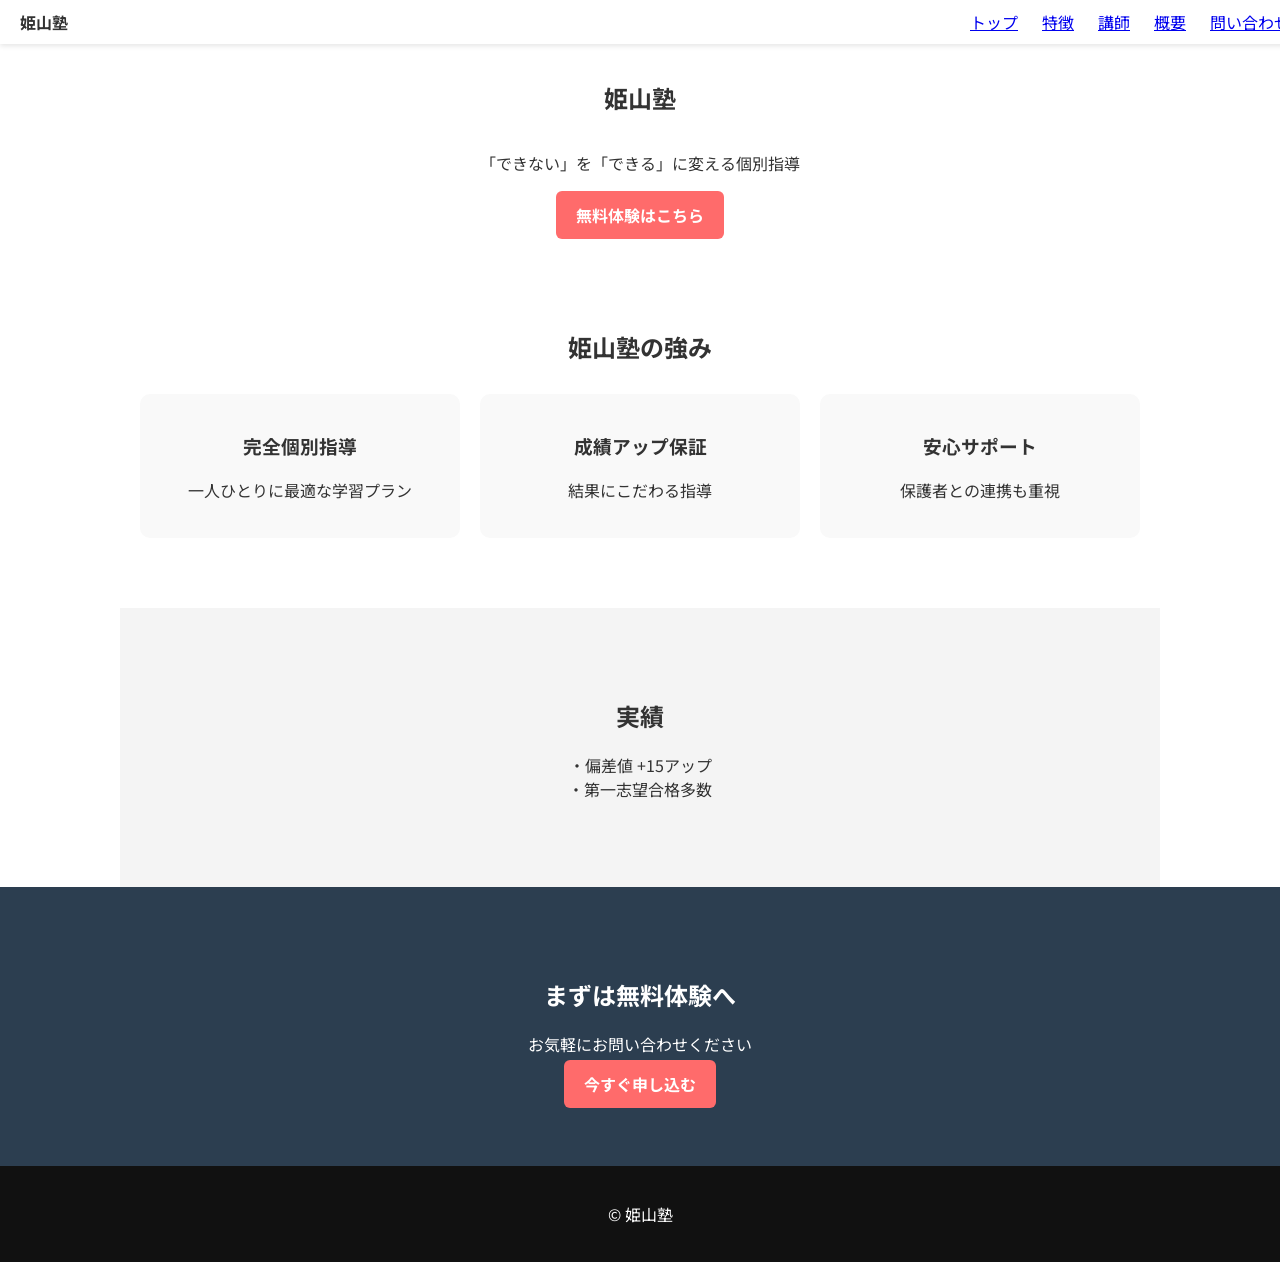
==== index.html @ e6e0ebe7 "Update index.html" ====
<!DOCTYPE html>
<html lang="ja">
<head>
<meta charset="UTF-8">
<meta name="viewport" content="width=device-width, initial-scale=1.0">
<title>姫山塾</title>

<link href="https://fonts.googleapis.com/css2?family=Noto+Sans+JP:wght@400;700&display=swap" rel="stylesheet">

<style>
body {
  margin: 0;
  font-family: 'Noto Sans JP', sans-serif;
  color: #333;
  padding-top: 60px;
}

/* ナビ */
nav {
  position: fixed;
  top: 0;
  width: 100%;
  background: white;
  padding: 10px 20px;
  box-shadow: 0 2px 5px rgba(0,0,0,0.1);
  z-index: 1000;
  display: flex;
  justify-content: space-between;
  align-items: center;
}

.btn {
  background: #ff6b6b;
  color: white;
  padding: 12px 20px;
  text-decoration: none;
  border-radius: 6px;
  font-weight: bold;
}

.section {
  padding: 70px 20px;
  max-width: 1000px;
  margin: auto;
  text-align: center;
}

header {
  min-height: 80vh;
  display: flex;
  flex-direction: column;
  justify-content: center;
  align-items: center;
}
.features {
  display: flex;
  gap: 20px;
  flex-wrap: wrap;
  margin-top: 30px;
}

.card {
  flex: 1;
  min-width: 250px;
  background: #f9f9f9;
  padding: 20px;
  border-radius: 10px;
}
.hero {
  text-align: center;
  display: flex;
  flex-direction: column;
  align-items: center;
  justify-content: center;
}
.cta {
  background: #2c3e50;
  color: white;
  text-align: center;
  padding: 70px 20px;
}

footer {
  text-align: center;
  padding: 20px;
  background: #111;
  color: white;
}
</style>
</head>

<body>

<!-- ナビ -->
<nav>
  <div style="font-weight:bold;">姫山塾</div>

  <div>
    <a href="index.html" style="margin:0 10px;">トップ</a>
    <a href="features.html" style="margin:0 10px;">特徴</a>
    <a href="teacher.html" style="margin:0 10px;">講師</a>
    <a href="about.html" style="margin:0 10px;">概要</a>
    <a href="contact.html" style="margin:0 10px;">問い合わせ</a>
  </div>
</nav>

<!-- ヒーロー -->
<section class="hero">
  <h1>姫山塾</h1>
  <p>「できない」を「できる」に変える個別指導</p>
  <a href="contact.html" class="btn">無料体験はこちら</a>
</section>

<!-- 強み -->
<section class="section">
  <h2>姫山塾の強み</h2>

  <div class="features">
    <div class="card">
      <h3>完全個別指導</h3>
      <p>一人ひとりに最適な学習プラン</p>
    </div>

    <div class="card">
      <h3>成績アップ保証</h3>
      <p>結果にこだわる指導</p>
    </div>

    <div class="card">
      <h3>安心サポート</h3>
      <p>保護者との連携も重視</p>
    </div>
  </div>
</section>

<!-- 実績 -->
<section class="section" style="background:#f4f4f4;">
  <h2>実績</h2>
  <p>
    ・偏差値 +15アップ<br>
    ・第一志望合格多数
  </p>
</section>

<!-- CTA -->
<section class="cta">
  <h2>まずは無料体験へ</h2>
  <p>お気軽にお問い合わせください</p>
  <a href="contact.html" class="btn">今すぐ申し込む</a>
</section>

<footer>
  <p>© 姫山塾</p>
</footer>

</body>
</html>
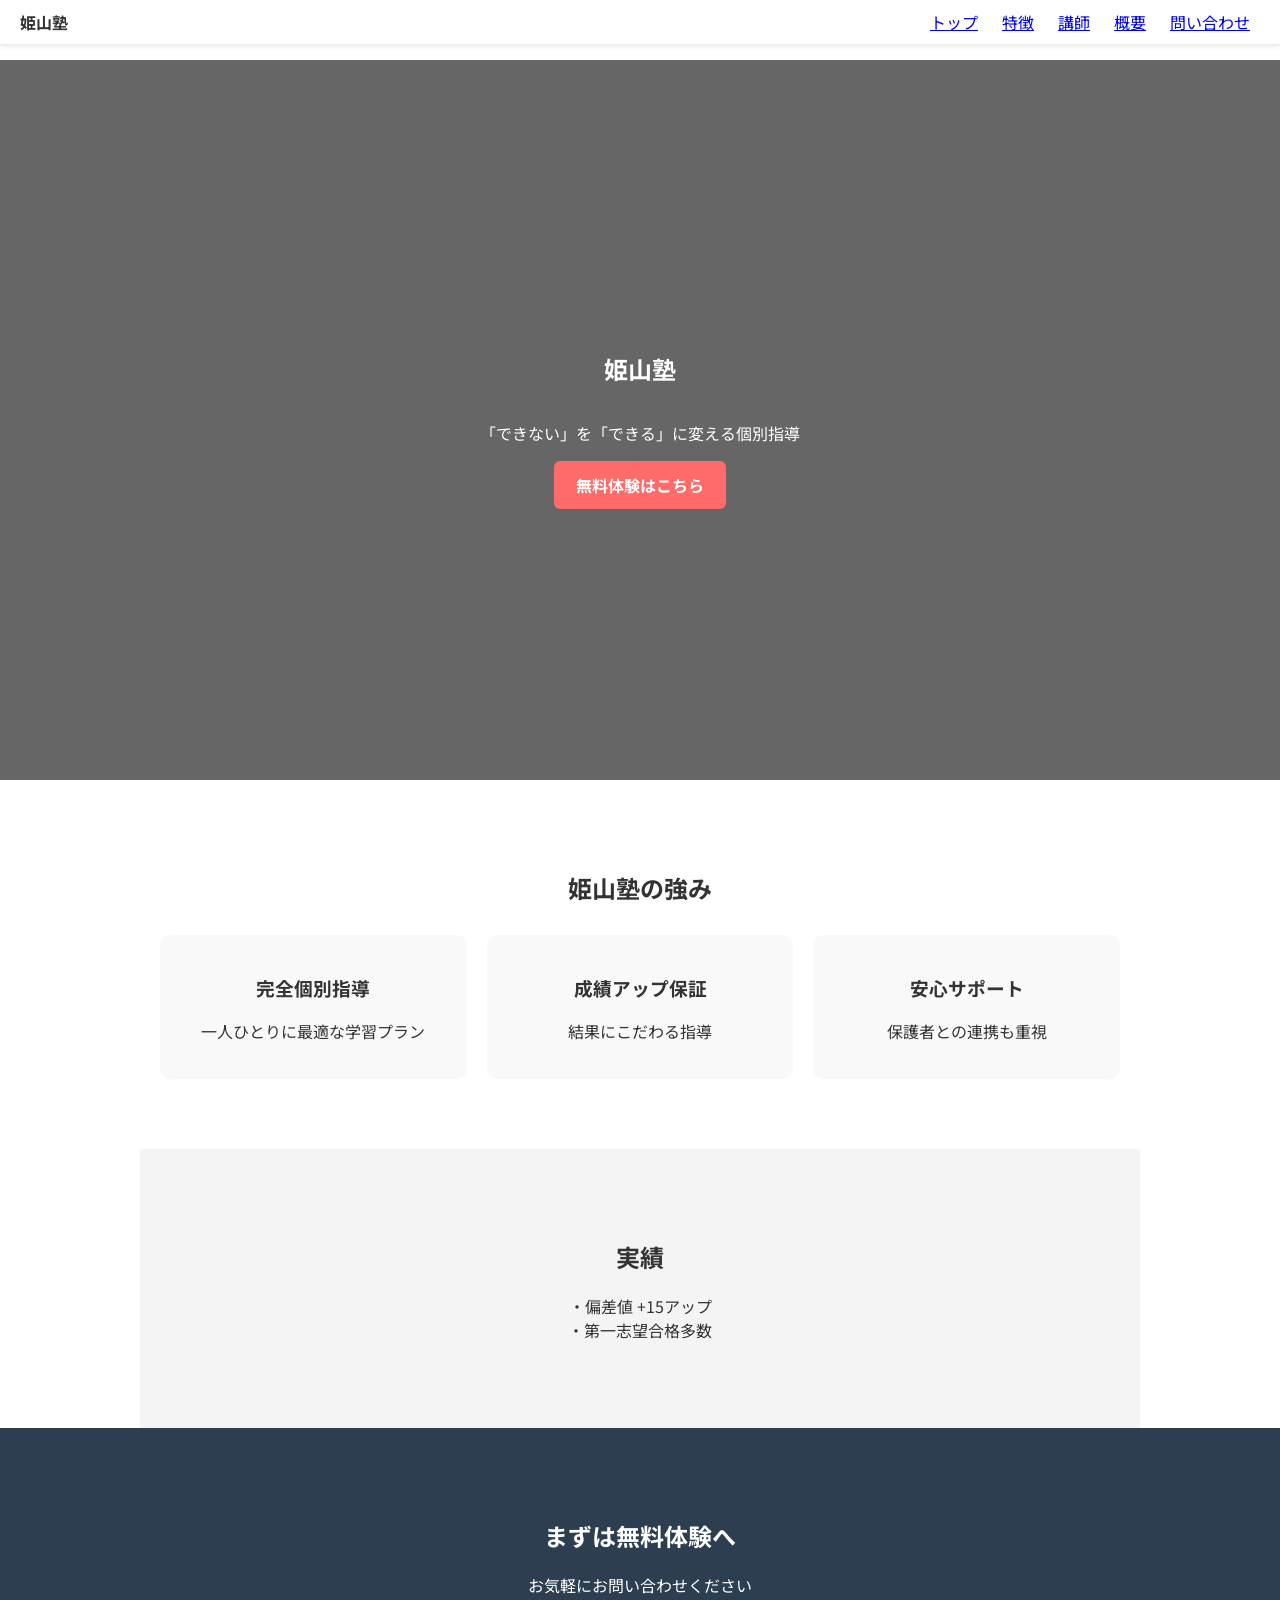
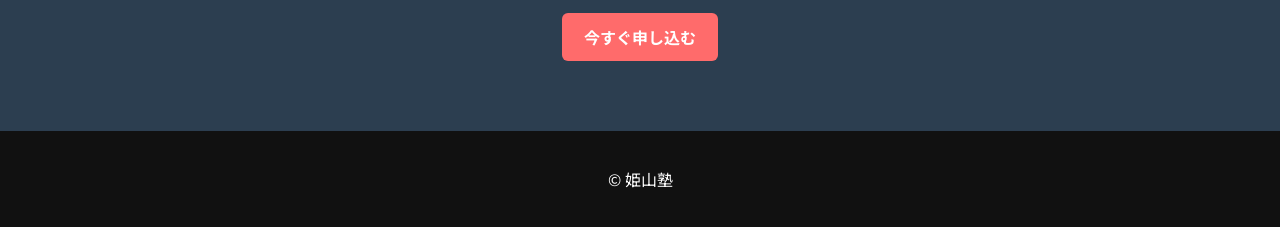
==== commit 52343a19: "Update index.html" ====
--- a/index.html
+++ b/index.html
@@ -8,14 +8,21 @@
 <link href="https://fonts.googleapis.com/css2?family=Noto+Sans+JP:wght@400;700&display=swap" rel="stylesheet">
 
 <style>
+
+/* ===== リセット＆安定化 ===== */
+* {
+  box-sizing: border-box;
+}
+
 body {
   margin: 0;
   font-family: 'Noto Sans JP', sans-serif;
   color: #333;
   padding-top: 60px;
+  overflow-x: hidden;
 }
 
-/* ナビ */
+/* ===== ナビ ===== */
 nav {
   position: fixed;
   top: 0;
@@ -29,15 +36,35 @@
   align-items: center;
 }
 
+/* ===== ボタン ===== */
 .btn {
   background: #ff6b6b;
   color: white;
-  padding: 12px 20px;
+  padding: 12px 22px;
   text-decoration: none;
   border-radius: 6px;
   font-weight: bold;
+  display: inline-block;
 }
 
+/* ===== hero（ここが重要修正ポイント）===== */
+.hero {
+  width: 100%;
+  min-height: 80vh;
+  display: flex;
+  flex-direction: column;
+  justify-content: center;
+  align-items: center;
+  text-align: center;
+  padding: 0 20px;
+  background: linear-gradient(rgba(0,0,0,0.6), rgba(0,0,0,0.6)),
+  url("https://images.unsplash.com/photo-1584697964350-3e14c2b5a8e1");
+  background-size: cover;
+  background-position: center;
+  color: white;
+}
+
+/* ===== セクション ===== */
 .section {
   padding: 70px 20px;
   max-width: 1000px;
@@ -45,18 +72,13 @@
   text-align: center;
 }
 
-header {
-  min-height: 80vh;
-  display: flex;
-  flex-direction: column;
-  justify-content: center;
-  align-items: center;
-}
+/* ===== 特徴カード ===== */
 .features {
   display: flex;
   gap: 20px;
   flex-wrap: wrap;
   margin-top: 30px;
+  justify-content: center;
 }
 
 .card {
@@ -66,13 +88,8 @@
   padding: 20px;
   border-radius: 10px;
 }
-.hero {
-  text-align: center;
-  display: flex;
-  flex-direction: column;
-  align-items: center;
-  justify-content: center;
-}
+
+/* ===== CTA ===== */
 .cta {
   background: #2c3e50;
   color: white;
@@ -80,12 +97,26 @@
   padding: 70px 20px;
 }
 
+/* ===== フッター ===== */
 footer {
   text-align: center;
   padding: 20px;
   background: #111;
   color: white;
 }
+
+/* ===== スマホ対応 ===== */
+@media (max-width: 768px) {
+  nav {
+    flex-direction: column;
+    gap: 10px;
+  }
+
+  .features {
+    flex-direction: column;
+  }
+}
+
 </style>
 </head>
 
@@ -104,7 +135,7 @@
   </div>
 </nav>
 
-<!-- ヒーロー -->
+<!-- hero -->
 <section class="hero">
   <h1>姫山塾</h1>
   <p>「できない」を「できる」に変える個別指導</p>
@@ -149,6 +180,7 @@
   <a href="contact.html" class="btn">今すぐ申し込む</a>
 </section>
 
+<!-- フッター -->
 <footer>
   <p>© 姫山塾</p>
 </footer>
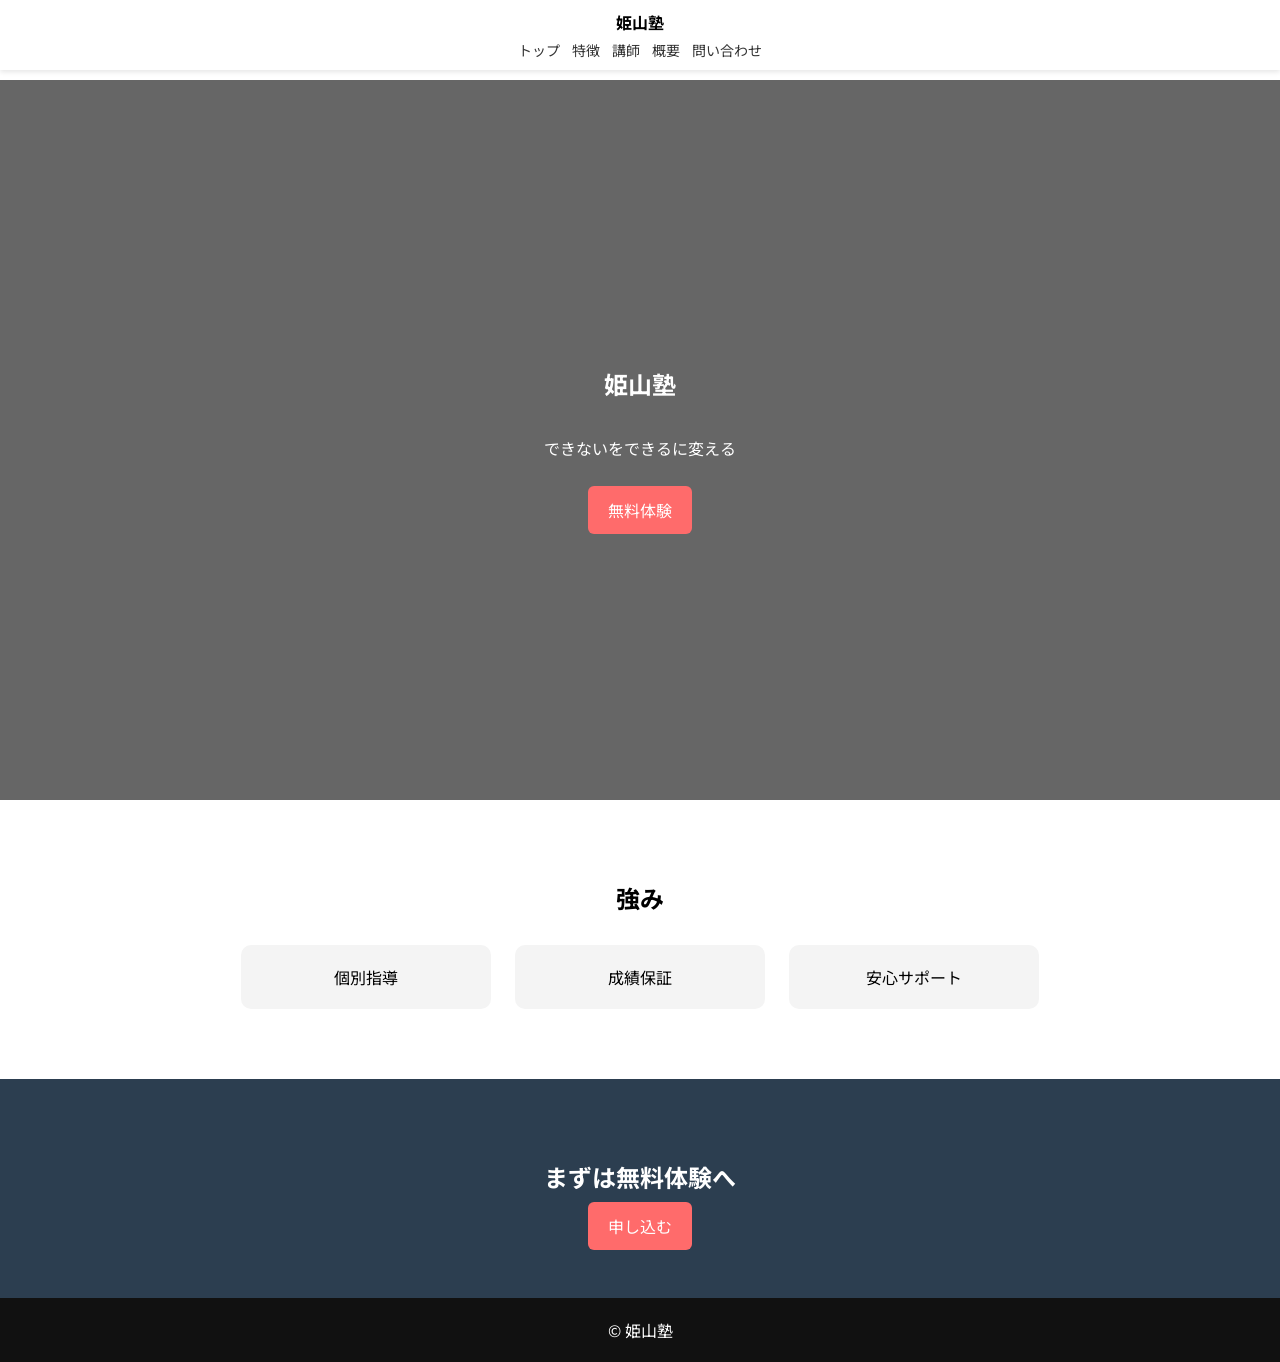
==== commit fe180d73: "Update index.html" ====
--- a/index.html
+++ b/index.html
@@ -8,182 +8,129 @@
 <link href="https://fonts.googleapis.com/css2?family=Noto+Sans+JP:wght@400;700&display=swap" rel="stylesheet">
 
 <style>
-
-/* ===== リセット＆安定化 ===== */
-* {
-  box-sizing: border-box;
-}
+* { box-sizing: border-box; }
 
 body {
   margin: 0;
   font-family: 'Noto Sans JP', sans-serif;
-  color: #333;
-  padding-top: 60px;
+  padding-top: 80px;
   overflow-x: hidden;
 }
 
-/* ===== ナビ ===== */
+/* ナビ */
 nav {
   position: fixed;
   top: 0;
   width: 100%;
   background: white;
-  padding: 10px 20px;
+  padding: 10px;
   box-shadow: 0 2px 5px rgba(0,0,0,0.1);
   z-index: 1000;
-  display: flex;
-  justify-content: space-between;
-  align-items: center;
+  text-align: center;
 }
 
-/* ===== ボタン ===== */
-.btn {
-  background: #ff6b6b;
-  color: white;
-  padding: 12px 22px;
-  text-decoration: none;
-  border-radius: 6px;
-  font-weight: bold;
-  display: inline-block;
+.logo { font-weight: bold; margin-bottom: 6px; }
+
+.menu {
+  display: flex;
+  justify-content: center;
+  gap: 12px;
+  flex-wrap: wrap;
 }
 
-/* ===== hero（ここが重要修正ポイント）===== */
+.menu a {
+  text-decoration: none;
+  color: #333;
+  font-size: 14px;
+}
+
+/* hero */
 .hero {
-  width: 100%;
   min-height: 80vh;
   display: flex;
   flex-direction: column;
   justify-content: center;
   align-items: center;
   text-align: center;
-  padding: 0 20px;
-  background: linear-gradient(rgba(0,0,0,0.6), rgba(0,0,0,0.6)),
+  color: white;
+  background: linear-gradient(rgba(0,0,0,0.6),rgba(0,0,0,0.6)),
   url("https://images.unsplash.com/photo-1584697964350-3e14c2b5a8e1");
   background-size: cover;
-  background-position: center;
-  color: white;
 }
 
-/* ===== セクション ===== */
+.btn {
+  background: #ff6b6b;
+  color: white;
+  padding: 12px 20px;
+  border-radius: 6px;
+  text-decoration: none;
+  margin-top: 10px;
+}
+
+/* section */
 .section {
-  padding: 70px 20px;
-  max-width: 1000px;
-  margin: auto;
+  padding: 60px 20px;
   text-align: center;
 }
 
-/* ===== 特徴カード ===== */
-.features {
-  display: flex;
-  gap: 20px;
-  flex-wrap: wrap;
-  margin-top: 30px;
-  justify-content: center;
+.card {
+  background: #f4f4f4;
+  padding: 20px;
+  border-radius: 10px;
+  margin: 10px;
+  display: inline-block;
+  width: 250px;
 }
 
-.card {
-  flex: 1;
-  min-width: 250px;
-  background: #f9f9f9;
-  padding: 20px;
-  border-radius: 10px;
-}
-
-/* ===== CTA ===== */
 .cta {
   background: #2c3e50;
   color: white;
+  padding: 60px 20px;
   text-align: center;
-  padding: 70px 20px;
 }
 
-/* ===== フッター ===== */
 footer {
   text-align: center;
   padding: 20px;
   background: #111;
   color: white;
 }
-
-/* ===== スマホ対応 ===== */
-@media (max-width: 768px) {
-  nav {
-    flex-direction: column;
-    gap: 10px;
-  }
-
-  .features {
-    flex-direction: column;
-  }
-}
-
 </style>
 </head>
 
 <body>
 
-<!-- ナビ -->
 <nav>
-  <div style="font-weight:bold;">姫山塾</div>
-
-  <div>
-    <a href="index.html" style="margin:0 10px;">トップ</a>
-    <a href="features.html" style="margin:0 10px;">特徴</a>
-    <a href="teacher.html" style="margin:0 10px;">講師</a>
-    <a href="about.html" style="margin:0 10px;">概要</a>
-    <a href="contact.html" style="margin:0 10px;">問い合わせ</a>
+  <div class="logo">姫山塾</div>
+  <div class="menu">
+    <a href="index.html">トップ</a>
+    <a href="features.html">特徴</a>
+    <a href="teacher.html">講師</a>
+    <a href="about.html">概要</a>
+    <a href="contact.html">問い合わせ</a>
   </div>
 </nav>
 
-<!-- hero -->
 <section class="hero">
   <h1>姫山塾</h1>
-  <p>「できない」を「できる」に変える個別指導</p>
-  <a href="contact.html" class="btn">無料体験はこちら</a>
+  <p>できないをできるに変える</p>
+  <a href="contact.html" class="btn">無料体験</a>
 </section>
 
-<!-- 強み -->
 <section class="section">
-  <h2>姫山塾の強み</h2>
+  <h2>強み</h2>
 
-  <div class="features">
-    <div class="card">
-      <h3>完全個別指導</h3>
-      <p>一人ひとりに最適な学習プラン</p>
-    </div>
-
-    <div class="card">
-      <h3>成績アップ保証</h3>
-      <p>結果にこだわる指導</p>
-    </div>
-
-    <div class="card">
-      <h3>安心サポート</h3>
-      <p>保護者との連携も重視</p>
-    </div>
-  </div>
+  <div class="card">個別指導</div>
+  <div class="card">成績保証</div>
+  <div class="card">安心サポート</div>
 </section>
 
-<!-- 実績 -->
-<section class="section" style="background:#f4f4f4;">
-  <h2>実績</h2>
-  <p>
-    ・偏差値 +15アップ<br>
-    ・第一志望合格多数
-  </p>
+<section class="cta">
+  <h2>まずは無料体験へ</h2>
+  <a href="contact.html" class="btn">申し込む</a>
 </section>
 
-<!-- CTA -->
-<section class="cta">
-  <h2>まずは無料体験へ</h2>
-  <p>お気軽にお問い合わせください</p>
-  <a href="contact.html" class="btn">今すぐ申し込む</a>
-</section>
-
-<!-- フッター -->
-<footer>
-  <p>© 姫山塾</p>
-</footer>
+<footer>© 姫山塾</footer>
 
 </body>
 </html>
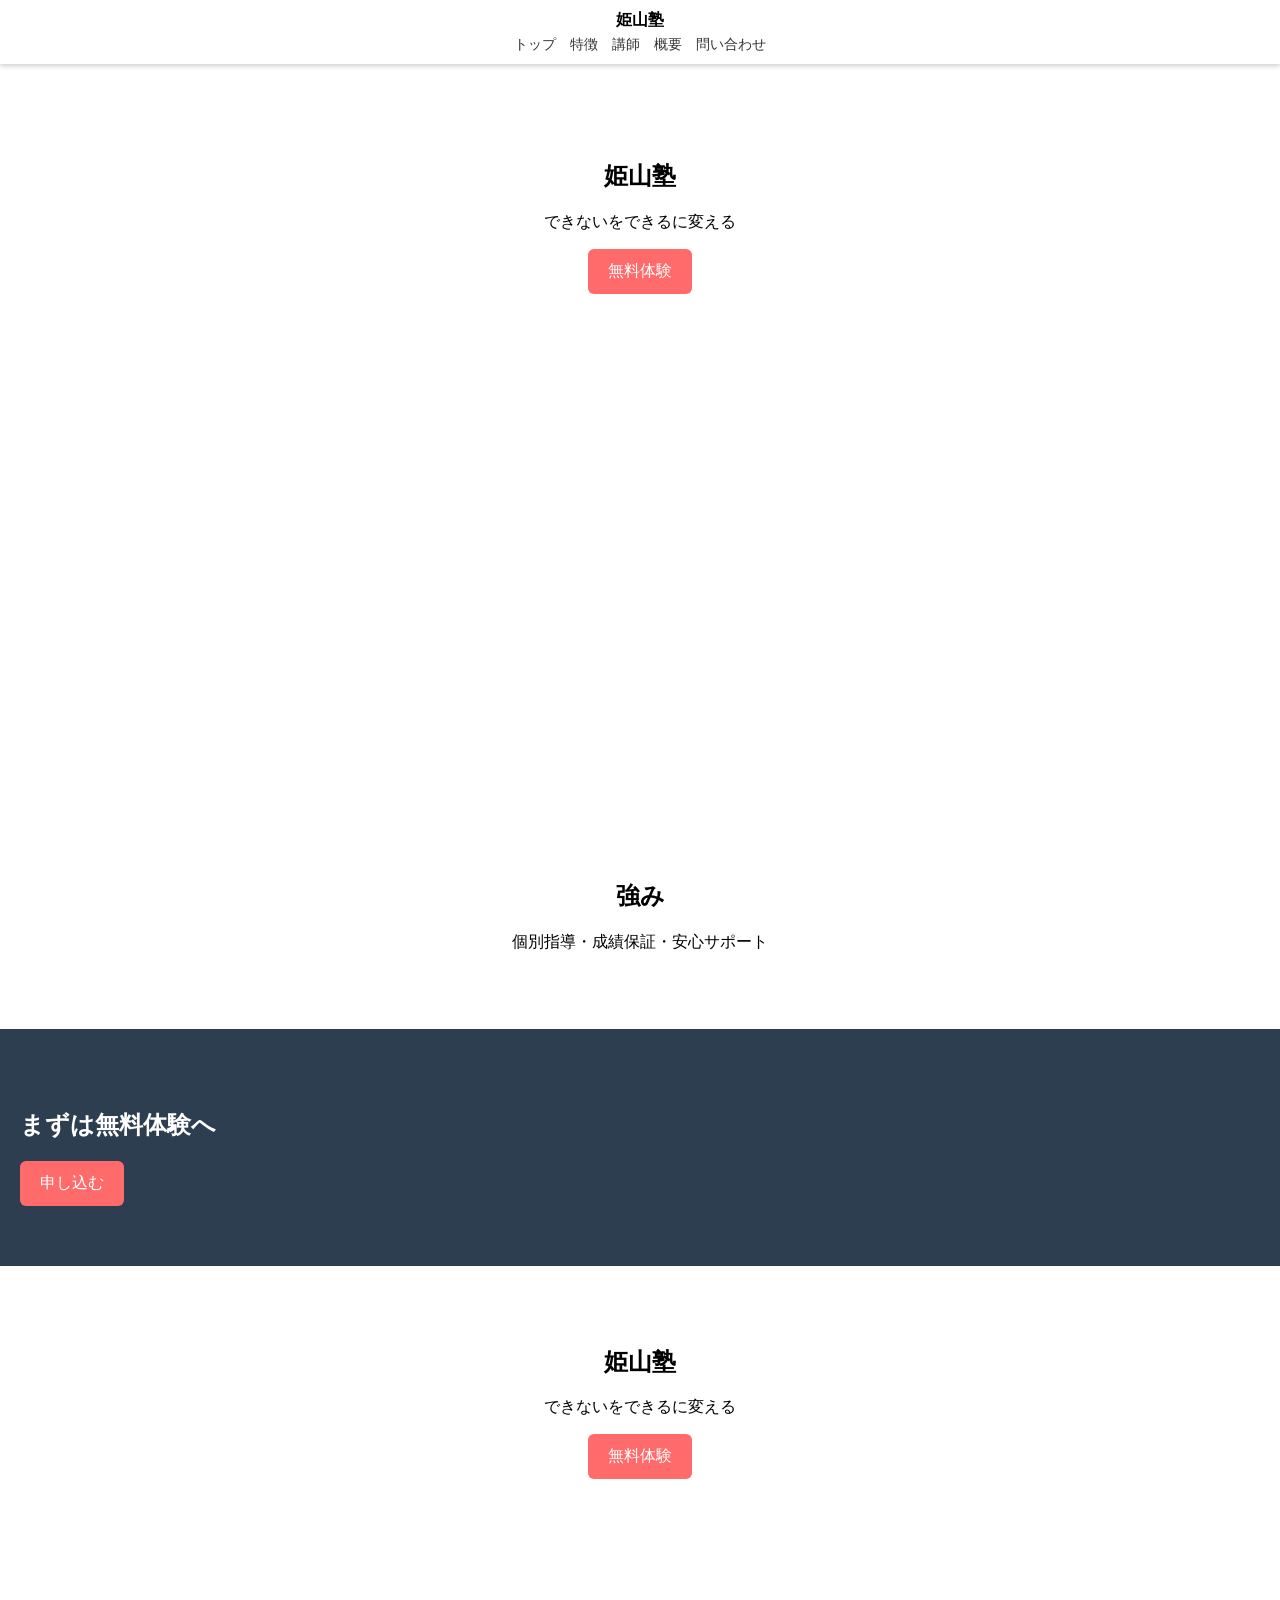
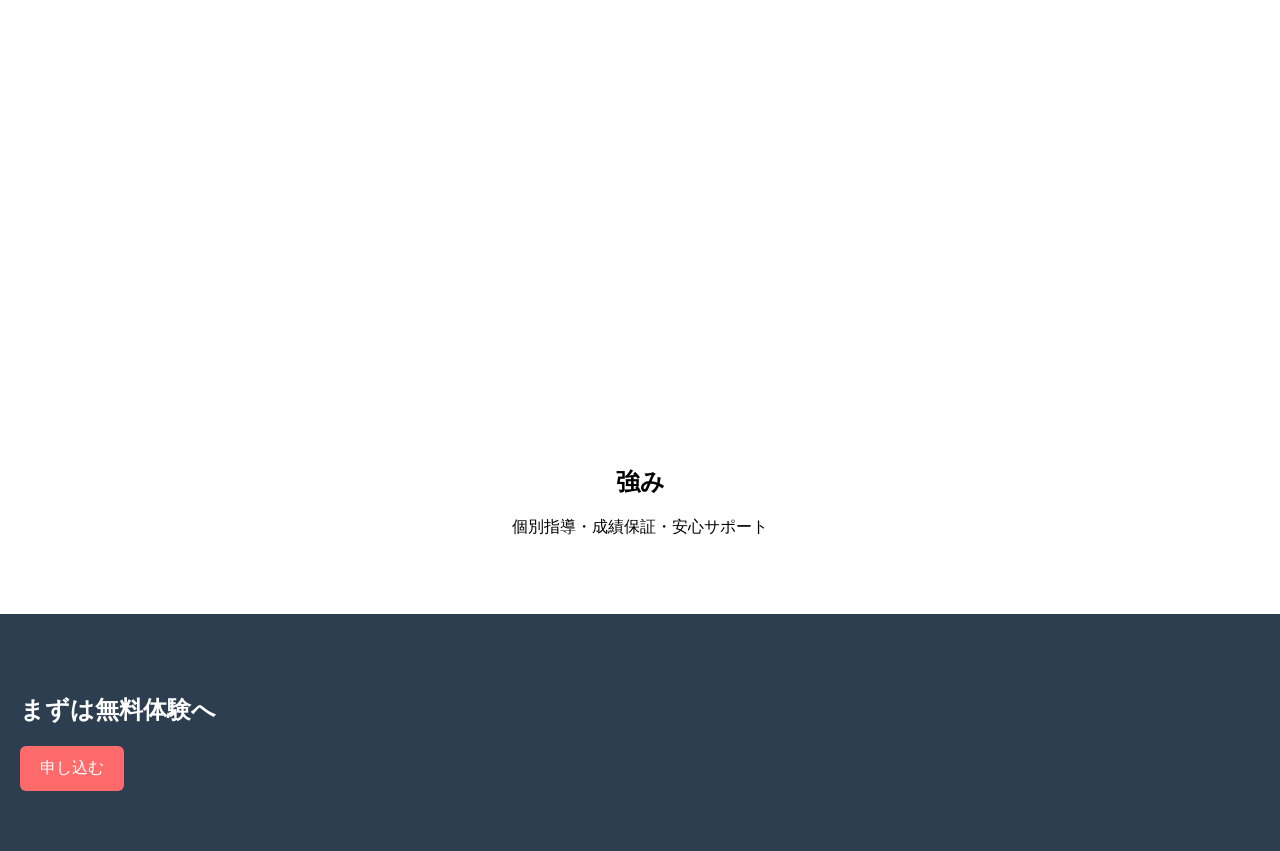
==== commit c883aee7: "Update index.html" ====
--- a/index.html
+++ b/index.html
@@ -5,113 +5,13 @@
 <meta name="viewport" content="width=device-width, initial-scale=1.0">
 <title>姫山塾</title>
 
-<link href="https://fonts.googleapis.com/css2?family=Noto+Sans+JP:wght@400;700&display=swap" rel="stylesheet">
-
-<style>
-* { box-sizing: border-box; }
-
-body {
-  margin: 0;
-  font-family: 'Noto Sans JP', sans-serif;
-  padding-top: 80px;
-  overflow-x: hidden;
-}
-
-/* ナビ */
-nav {
-  position: fixed;
-  top: 0;
-  width: 100%;
-  background: white;
-  padding: 10px;
-  box-shadow: 0 2px 5px rgba(0,0,0,0.1);
-  z-index: 1000;
-  text-align: center;
-}
-
-.logo { font-weight: bold; margin-bottom: 6px; }
-
-.menu {
-  display: flex;
-  justify-content: center;
-  gap: 12px;
-  flex-wrap: wrap;
-}
-
-.menu a {
-  text-decoration: none;
-  color: #333;
-  font-size: 14px;
-}
-
-/* hero */
-.hero {
-  min-height: 80vh;
-  display: flex;
-  flex-direction: column;
-  justify-content: center;
-  align-items: center;
-  text-align: center;
-  color: white;
-  background: linear-gradient(rgba(0,0,0,0.6),rgba(0,0,0,0.6)),
-  url("https://images.unsplash.com/photo-1584697964350-3e14c2b5a8e1");
-  background-size: cover;
-}
-
-.btn {
-  background: #ff6b6b;
-  color: white;
-  padding: 12px 20px;
-  border-radius: 6px;
-  text-decoration: none;
-  margin-top: 10px;
-}
-
-/* section */
-.section {
-  padding: 60px 20px;
-  text-align: center;
-}
-
-.card {
-  background: #f4f4f4;
-  padding: 20px;
-  border-radius: 10px;
-  margin: 10px;
-  display: inline-block;
-  width: 250px;
-}
-
-.cta {
-  background: #2c3e50;
-  color: white;
-  padding: 60px 20px;
-  text-align: center;
-}
-
-footer {
-  text-align: center;
-  padding: 20px;
-  background: #111;
-  color: white;
-}
-</style>
+<link rel="stylesheet" href="style.css">
+<script defer src="nav.js"></script>
 </head>
 
 <body>
 
-<nav>
-  <div class="logo">姫山塾</div>
-  <div class="menu">
-    <a href="index.html">トップ</a>
-    <a href="features.html">特徴</a>
-    <a href="teacher.html">講師</a>
-    <a href="about.html">概要</a>
-    <a href="contact.html">問い合わせ</a>
-  </div>
-</nav>
-
-<section class="hero">
+<section class="section" style="min-height:80vh;">
   <h1>姫山塾</h1>
   <p>できないをできるに変える</p>
   <a href="contact.html" class="btn">無料体験</a>
@@ -119,10 +19,7 @@
 
 <section class="section">
   <h2>強み</h2>
-
-  <div class="card">個別指導</div>
-  <div class="card">成績保証</div>
-  <div class="card">安心サポート</div>
+  <p>個別指導・成績保証・安心サポート</p>
 </section>
 
 <section class="cta">
@@ -130,7 +27,35 @@
   <a href="contact.html" class="btn">申し込む</a>
 </section>
 
-<footer>© 姫山塾</footer>
+</body>
+</html><!DOCTYPE html>
+<html lang="ja">
+<head>
+<meta charset="UTF-8">
+<meta name="viewport" content="width=device-width, initial-scale=1.0">
+<title>姫山塾</title>
+
+<link rel="stylesheet" href="style.css">
+<script defer src="nav.js"></script>
+</head>
+
+<body>
+
+<section class="section" style="min-height:80vh;">
+  <h1>姫山塾</h1>
+  <p>できないをできるに変える</p>
+  <a href="contact.html" class="btn">無料体験</a>
+</section>
+
+<section class="section">
+  <h2>強み</h2>
+  <p>個別指導・成績保証・安心サポート</p>
+</section>
+
+<section class="cta">
+  <h2>まずは無料体験へ</h2>
+  <a href="contact.html" class="btn">申し込む</a>
+</section>
 
 </body>
 </html>
--- a/style.css
+++ b/style.css
@@ -0,0 +1,63 @@
+* {
+  box-sizing: border-box;
+}
+
+body {
+  margin: 0;
+  font-family: 'Noto Sans JP', sans-serif;
+  padding-top: 80px;
+  overflow-x: hidden;
+}
+
+/* ナビ */
+.nav {
+  position: fixed;
+  top: 0;
+  width: 100%;
+  background: white;
+  padding: 10px;
+  box-shadow: 0 2px 5px rgba(0,0,0,0.1);
+  z-index: 1000;
+  text-align: center;
+}
+
+.logo {
+  font-weight: bold;
+  margin-bottom: 5px;
+}
+
+.menu {
+  display: flex;
+  justify-content: center;
+  gap: 14px;
+  flex-wrap: wrap;
+}
+
+.menu a {
+  text-decoration: none;
+  color: #333;
+  font-size: 14px;
+  white-space: nowrap;
+}
+
+/* 共通セクション */
+.section {
+  padding: 60px 20px;
+  text-align: center;
+}
+
+.btn {
+  background: #ff6b6b;
+  color: white;
+  padding: 12px 20px;
+  border-radius: 6px;
+  text-decoration: none;
+  display: inline-block;
+}
+
+/* CTA */
+.cta {
+  background: #2c3e50;
+  color: white;
+  padding: 60px 20px;
+}
--- a/style.css
+++ b/style.css
@@ -0,0 +1,63 @@
+* {
+  box-sizing: border-box;
+}
+
+body {
+  margin: 0;
+  font-family: 'Noto Sans JP', sans-serif;
+  padding-top: 80px;
+  overflow-x: hidden;
+}
+
+/* ナビ */
+.nav {
+  position: fixed;
+  top: 0;
+  width: 100%;
+  background: white;
+  padding: 10px;
+  box-shadow: 0 2px 5px rgba(0,0,0,0.1);
+  z-index: 1000;
+  text-align: center;
+}
+
+.logo {
+  font-weight: bold;
+  margin-bottom: 5px;
+}
+
+.menu {
+  display: flex;
+  justify-content: center;
+  gap: 14px;
+  flex-wrap: wrap;
+}
+
+.menu a {
+  text-decoration: none;
+  color: #333;
+  font-size: 14px;
+  white-space: nowrap;
+}
+
+/* 共通セクション */
+.section {
+  padding: 60px 20px;
+  text-align: center;
+}
+
+.btn {
+  background: #ff6b6b;
+  color: white;
+  padding: 12px 20px;
+  border-radius: 6px;
+  text-decoration: none;
+  display: inline-block;
+}
+
+/* CTA */
+.cta {
+  background: #2c3e50;
+  color: white;
+  padding: 60px 20px;
+}
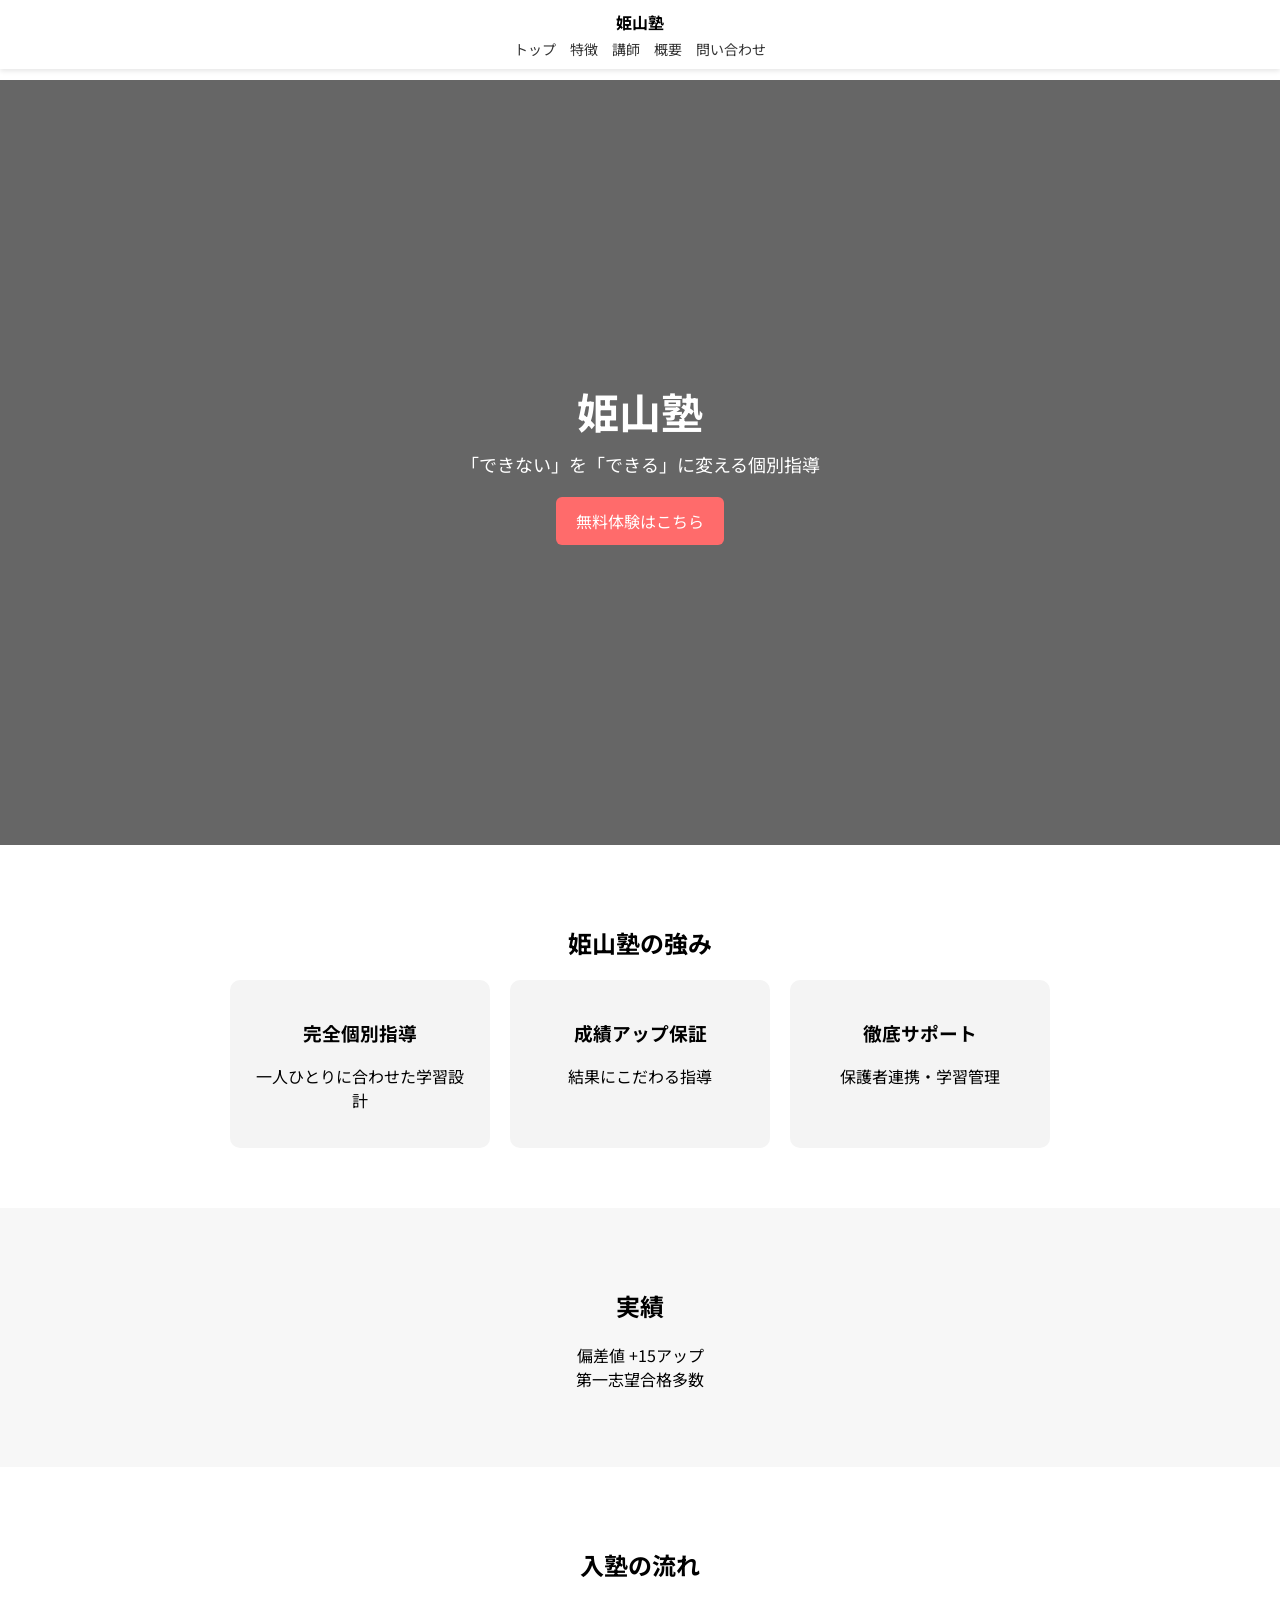
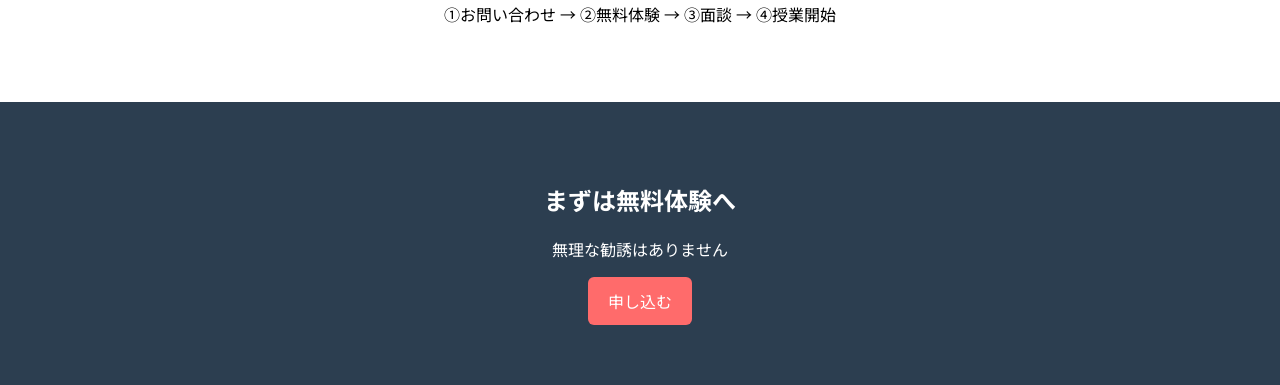
==== commit b968a690: "Update index.html" ====
--- a/index.html
+++ b/index.html
@@ -3,57 +3,131 @@
 <head>
 <meta charset="UTF-8">
 <meta name="viewport" content="width=device-width, initial-scale=1.0">
-<title>姫山塾</title>
+<title>姫山塾｜個別指導塾</title>
 
+<link href="https://fonts.googleapis.com/css2?family=Noto+Sans+JP:wght@400;700&display=swap" rel="stylesheet">
+
+<!-- 共通CSS -->
 <link rel="stylesheet" href="style.css">
+
+<!-- 共通ナビ -->
 <script defer src="nav.js"></script>
+
+<style>
+
+/* ===== hero ===== */
+.hero {
+  min-height: 85vh;
+  display: flex;
+  flex-direction: column;
+  justify-content: center;
+  align-items: center;
+  text-align: center;
+  color: white;
+
+  background: linear-gradient(rgba(0,0,0,0.6), rgba(0,0,0,0.6)),
+  url("https://images.unsplash.com/photo-1584697964350-3e14c2b5a8e1");
+  background-size: cover;
+  background-position: center;
+  padding: 0 20px;
+}
+
+.hero h1 {
+  font-size: 42px;
+  margin: 0;
+}
+
+.hero p {
+  font-size: 18px;
+  margin: 10px 0 20px;
+}
+
+/* ===== カード ===== */
+.card-wrap {
+  display: flex;
+  flex-wrap: wrap;
+  gap: 20px;
+  justify-content: center;
+}
+
+.card {
+  width: 260px;
+  background: #f4f4f4;
+  padding: 20px;
+  border-radius: 10px;
+}
+
+/* ===== 実績 ===== */
+.result {
+  background: #f7f7f7;
+}
+
+/* ===== CTA ===== */
+.cta-box {
+  background: #2c3e50;
+  color: white;
+  text-align: center;
+  padding: 60px 20px;
+}
+
+</style>
+
 </head>
 
 <body>
 
-<section class="section" style="min-height:80vh;">
+<!-- HERO -->
+<section class="hero">
   <h1>姫山塾</h1>
-  <p>できないをできるに変える</p>
-  <a href="contact.html" class="btn">無料体験</a>
+  <p>「できない」を「できる」に変える個別指導</p>
+  <a href="contact.html" class="btn">無料体験はこちら</a>
 </section>
 
+<!-- 強み -->
 <section class="section">
-  <h2>強み</h2>
-  <p>個別指導・成績保証・安心サポート</p>
+  <h2>姫山塾の強み</h2>
+
+  <div class="card-wrap">
+
+    <div class="card">
+      <h3>完全個別指導</h3>
+      <p>一人ひとりに合わせた学習設計</p>
+    </div>
+
+    <div class="card">
+      <h3>成績アップ保証</h3>
+      <p>結果にこだわる指導</p>
+    </div>
+
+    <div class="card">
+      <h3>徹底サポート</h3>
+      <p>保護者連携・学習管理</p>
+    </div>
+
+  </div>
 </section>
 
-<section class="cta">
-  <h2>まずは無料体験へ</h2>
-  <a href="contact.html" class="btn">申し込む</a>
+<!-- 実績 -->
+<section class="section result">
+  <h2>実績</h2>
+  <p>
+    偏差値 +15アップ<br>
+    第一志望合格多数
+  </p>
 </section>
 
-</body>
-</html><!DOCTYPE html>
-<html lang="ja">
-<head>
-<meta charset="UTF-8">
-<meta name="viewport" content="width=device-width, initial-scale=1.0">
-<title>姫山塾</title>
-
-<link rel="stylesheet" href="style.css">
-<script defer src="nav.js"></script>
-</head>
-
-<body>
-
-<section class="section" style="min-height:80vh;">
-  <h1>姫山塾</h1>
-  <p>できないをできるに変える</p>
-  <a href="contact.html" class="btn">無料体験</a>
+<!-- 流れ -->
+<section class="section">
+  <h2>入塾の流れ</h2>
+  <p>
+    ①お問い合わせ → ②無料体験 → ③面談 → ④授業開始
+  </p>
 </section>
 
-<section class="section">
-  <h2>強み</h2>
-  <p>個別指導・成績保証・安心サポート</p>
-</section>
-
-<section class="cta">
+<!-- CTA -->
+<section class="cta-box">
   <h2>まずは無料体験へ</h2>
+  <p>無理な勧誘はありません</p>
   <a href="contact.html" class="btn">申し込む</a>
 </section>
 
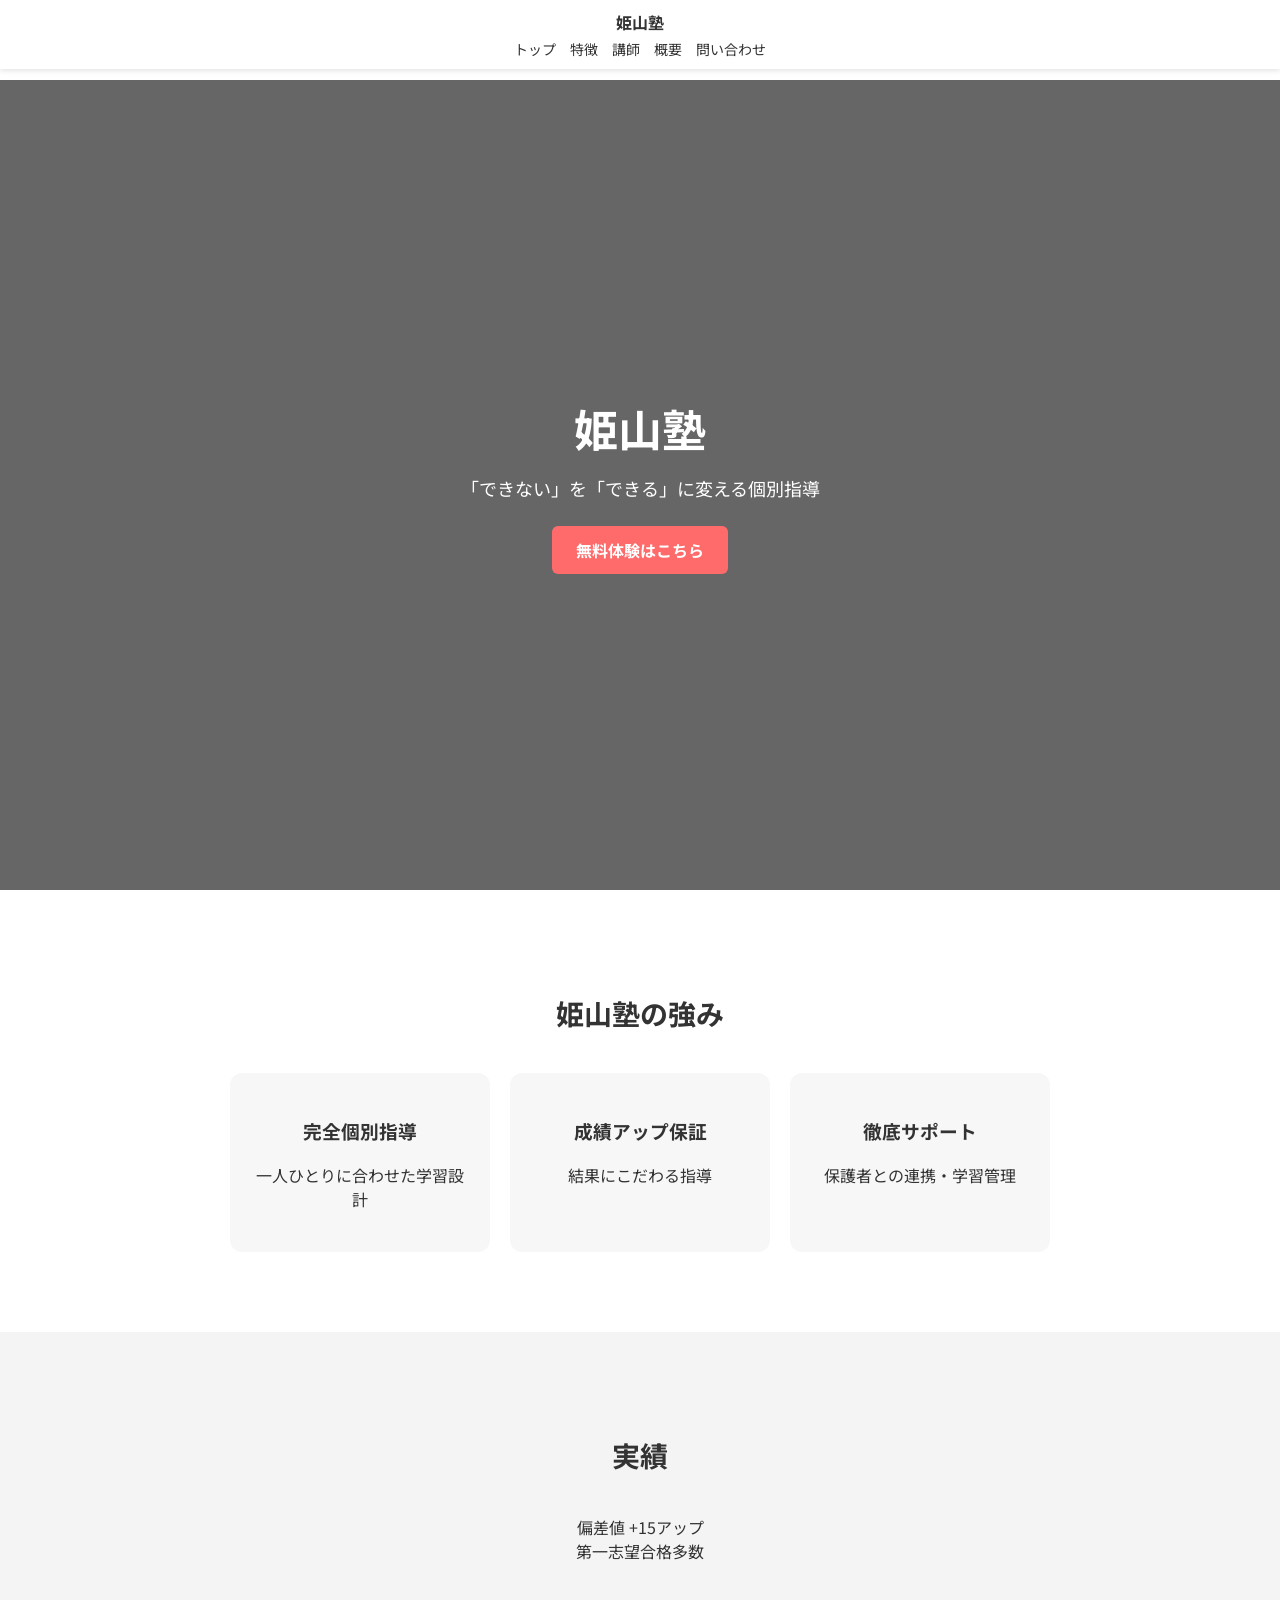
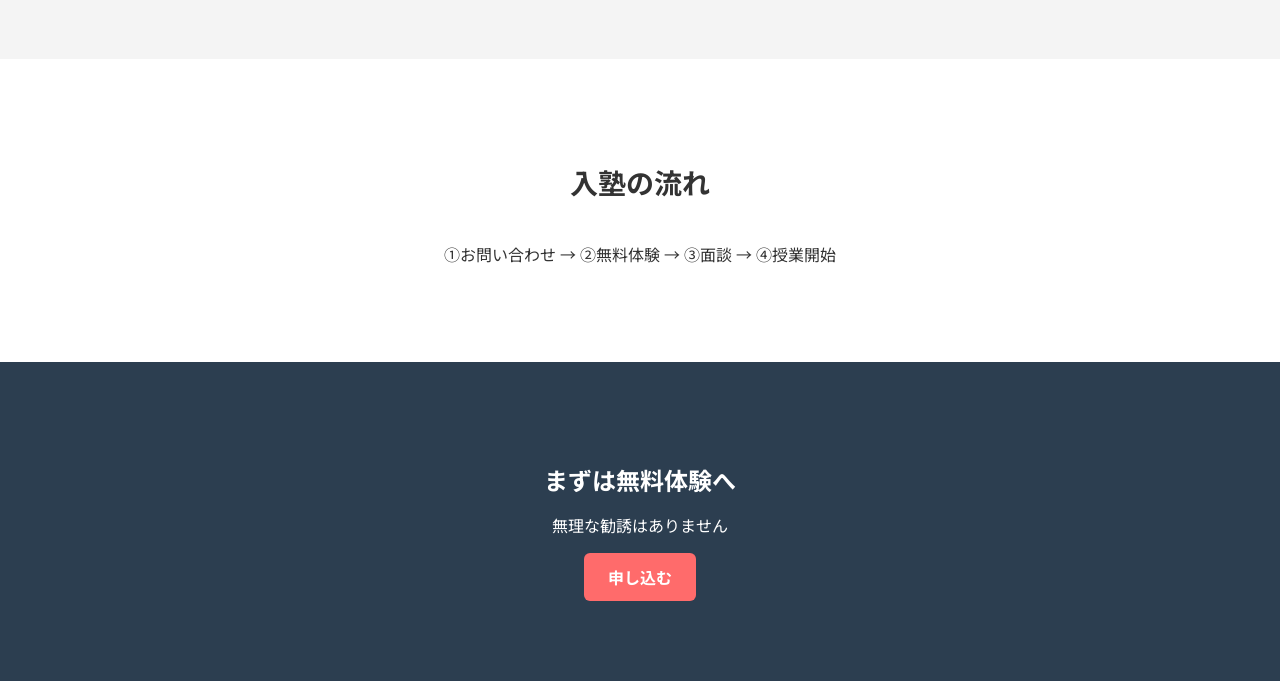
==== commit 0ec6e2e4: "Update index.html" ====
--- a/index.html
+++ b/index.html
@@ -7,17 +7,37 @@
 
 <link href="https://fonts.googleapis.com/css2?family=Noto+Sans+JP:wght@400;700&display=swap" rel="stylesheet">
 
-<!-- 共通CSS -->
 <link rel="stylesheet" href="style.css">
-
-<!-- 共通ナビ -->
 <script defer src="nav.js"></script>
 
 <style>
 
-/* ===== hero ===== */
+/* ===== 全体リセット ===== */
+* {
+  box-sizing: border-box;
+}
+
+body {
+  margin: 0;
+  font-family: 'Noto Sans JP', sans-serif;
+  color: #333;
+  overflow-x: hidden;
+}
+
+/* ===== 共通セクション ===== */
+.section {
+  padding: 80px 20px;
+  text-align: center;
+}
+
+.section h2 {
+  font-size: 28px;
+  margin-bottom: 40px;
+}
+
+/* ===== HERO ===== */
 .hero {
-  min-height: 85vh;
+  min-height: 90vh;
   display: flex;
   flex-direction: column;
   justify-content: center;
@@ -25,21 +45,39 @@
   text-align: center;
   color: white;
 
-  background: linear-gradient(rgba(0,0,0,0.6), rgba(0,0,0,0.6)),
-  url("https://images.unsplash.com/photo-1584697964350-3e14c2b5a8e1");
+  background:
+    linear-gradient(rgba(0,0,0,0.6), rgba(0,0,0,0.6)),
+    url("https://images.unsplash.com/photo-1584697964350-3e14c2b5a8e1");
+
   background-size: cover;
   background-position: center;
   padding: 0 20px;
 }
 
 .hero h1 {
-  font-size: 42px;
+  font-size: 44px;
   margin: 0;
 }
 
 .hero p {
   font-size: 18px;
-  margin: 10px 0 20px;
+  margin: 15px 0 25px;
+}
+
+/* ===== ボタン（統一感強化）===== */
+.btn {
+  background: #ff6b6b;
+  color: white;
+  padding: 12px 24px;
+  border-radius: 6px;
+  text-decoration: none;
+  font-weight: bold;
+  display: inline-block;
+  transition: 0.2s;
+}
+
+.btn:hover {
+  opacity: 0.85;
 }
 
 /* ===== カード ===== */
@@ -52,14 +90,15 @@
 
 .card {
   width: 260px;
-  background: #f4f4f4;
-  padding: 20px;
-  border-radius: 10px;
+  background: #f7f7f7;
+  padding: 25px;
+  border-radius: 12px;
+  text-align: center;
 }
 
 /* ===== 実績 ===== */
 .result {
-  background: #f7f7f7;
+  background: #f4f4f4;
 }
 
 /* ===== CTA ===== */
@@ -67,7 +106,23 @@
   background: #2c3e50;
   color: white;
   text-align: center;
-  padding: 60px 20px;
+  padding: 80px 20px;
+}
+
+.cta-box h2 {
+  margin-bottom: 15px;
+}
+
+/* ===== レスポンシブ ===== */
+@media (max-width: 768px) {
+  .hero h1 {
+    font-size: 32px;
+  }
+
+  .card {
+    width: 100%;
+    max-width: 320px;
+  }
 }
 
 </style>
@@ -101,7 +156,7 @@
 
     <div class="card">
       <h3>徹底サポート</h3>
-      <p>保護者連携・学習管理</p>
+      <p>保護者との連携・学習管理</p>
     </div>
 
   </div>
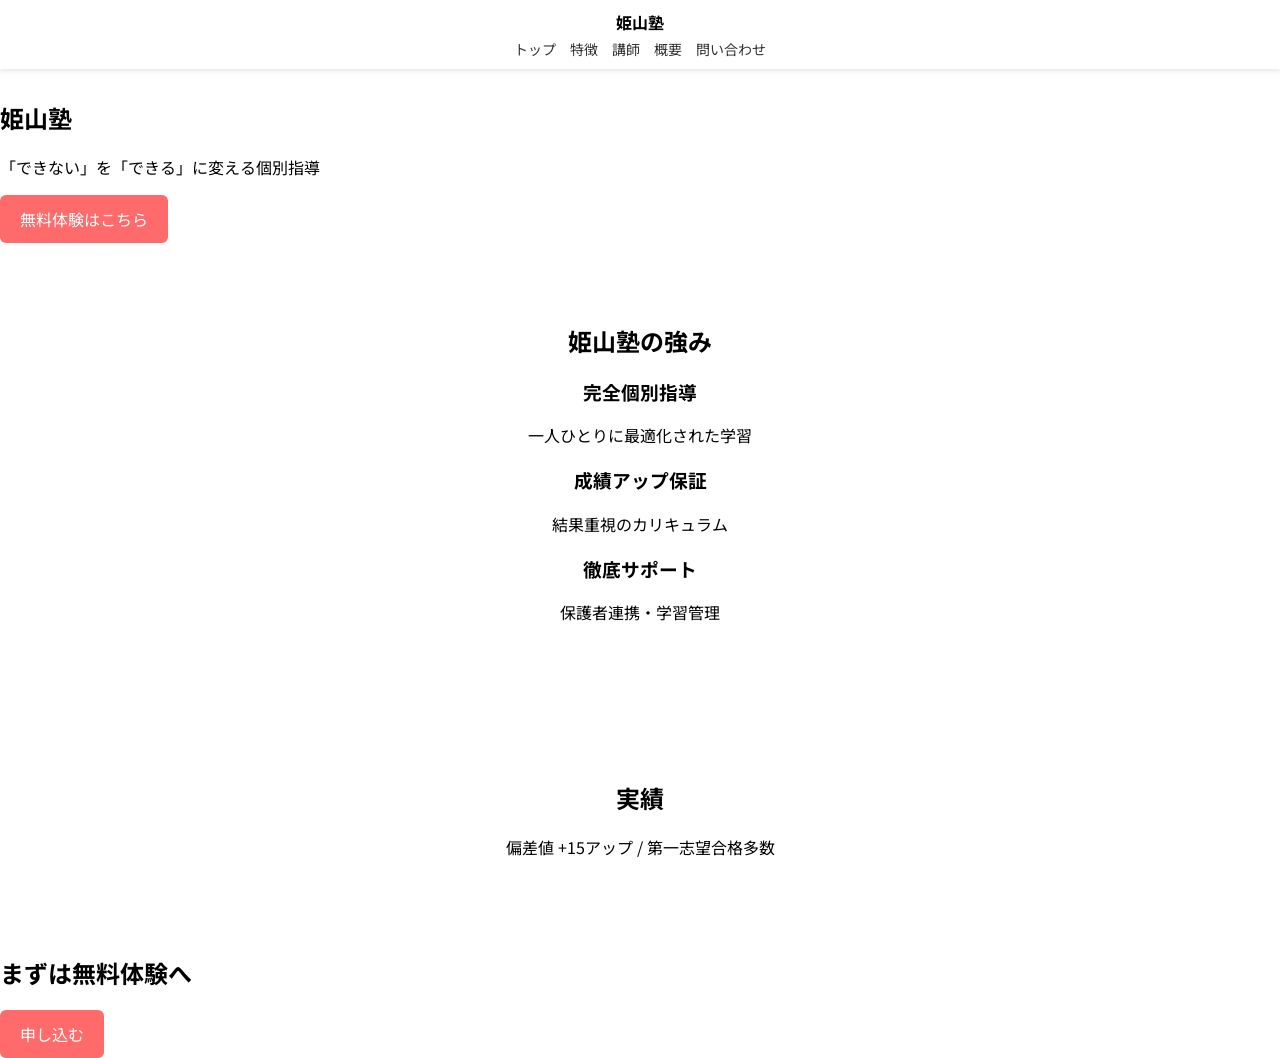
==== commit ce24a1a3: "Update index.html" ====
--- a/index.html
+++ b/index.html
@@ -9,180 +9,44 @@
 
 <link rel="stylesheet" href="style.css">
 <script defer src="nav.js"></script>
-
-<style>
-
-/* ===== 全体リセット ===== */
-* {
-  box-sizing: border-box;
-}
-
-body {
-  margin: 0;
-  font-family: 'Noto Sans JP', sans-serif;
-  color: #333;
-  overflow-x: hidden;
-}
-
-/* ===== 共通セクション ===== */
-.section {
-  padding: 80px 20px;
-  text-align: center;
-}
-
-.section h2 {
-  font-size: 28px;
-  margin-bottom: 40px;
-}
-
-/* ===== HERO ===== */
-.hero {
-  min-height: 90vh;
-  display: flex;
-  flex-direction: column;
-  justify-content: center;
-  align-items: center;
-  text-align: center;
-  color: white;
-
-  background:
-    linear-gradient(rgba(0,0,0,0.6), rgba(0,0,0,0.6)),
-    url("https://images.unsplash.com/photo-1584697964350-3e14c2b5a8e1");
-
-  background-size: cover;
-  background-position: center;
-  padding: 0 20px;
-}
-
-.hero h1 {
-  font-size: 44px;
-  margin: 0;
-}
-
-.hero p {
-  font-size: 18px;
-  margin: 15px 0 25px;
-}
-
-/* ===== ボタン（統一感強化）===== */
-.btn {
-  background: #ff6b6b;
-  color: white;
-  padding: 12px 24px;
-  border-radius: 6px;
-  text-decoration: none;
-  font-weight: bold;
-  display: inline-block;
-  transition: 0.2s;
-}
-
-.btn:hover {
-  opacity: 0.85;
-}
-
-/* ===== カード ===== */
-.card-wrap {
-  display: flex;
-  flex-wrap: wrap;
-  gap: 20px;
-  justify-content: center;
-}
-
-.card {
-  width: 260px;
-  background: #f7f7f7;
-  padding: 25px;
-  border-radius: 12px;
-  text-align: center;
-}
-
-/* ===== 実績 ===== */
-.result {
-  background: #f4f4f4;
-}
-
-/* ===== CTA ===== */
-.cta-box {
-  background: #2c3e50;
-  color: white;
-  text-align: center;
-  padding: 80px 20px;
-}
-
-.cta-box h2 {
-  margin-bottom: 15px;
-}
-
-/* ===== レスポンシブ ===== */
-@media (max-width: 768px) {
-  .hero h1 {
-    font-size: 32px;
-  }
-
-  .card {
-    width: 100%;
-    max-width: 320px;
-  }
-}
-
-</style>
-
 </head>
 
 <body>
 
-<!-- HERO -->
 <section class="hero">
   <h1>姫山塾</h1>
   <p>「できない」を「できる」に変える個別指導</p>
   <a href="contact.html" class="btn">無料体験はこちら</a>
 </section>
 
-<!-- 強み -->
 <section class="section">
   <h2>姫山塾の強み</h2>
 
   <div class="card-wrap">
-
     <div class="card">
       <h3>完全個別指導</h3>
-      <p>一人ひとりに合わせた学習設計</p>
+      <p>一人ひとりに最適化された学習</p>
     </div>
 
     <div class="card">
       <h3>成績アップ保証</h3>
-      <p>結果にこだわる指導</p>
+      <p>結果重視のカリキュラム</p>
     </div>
 
     <div class="card">
       <h3>徹底サポート</h3>
-      <p>保護者との連携・学習管理</p>
+      <p>保護者連携・学習管理</p>
     </div>
-
   </div>
 </section>
 
-<!-- 実績 -->
 <section class="section result">
   <h2>実績</h2>
-  <p>
-    偏差値 +15アップ<br>
-    第一志望合格多数
-  </p>
+  <p>偏差値 +15アップ / 第一志望合格多数</p>
 </section>
 
-<!-- 流れ -->
-<section class="section">
-  <h2>入塾の流れ</h2>
-  <p>
-    ①お問い合わせ → ②無料体験 → ③面談 → ④授業開始
-  </p>
-</section>
-
-<!-- CTA -->
 <section class="cta-box">
   <h2>まずは無料体験へ</h2>
-  <p>無理な勧誘はありません</p>
   <a href="contact.html" class="btn">申し込む</a>
 </section>
 
